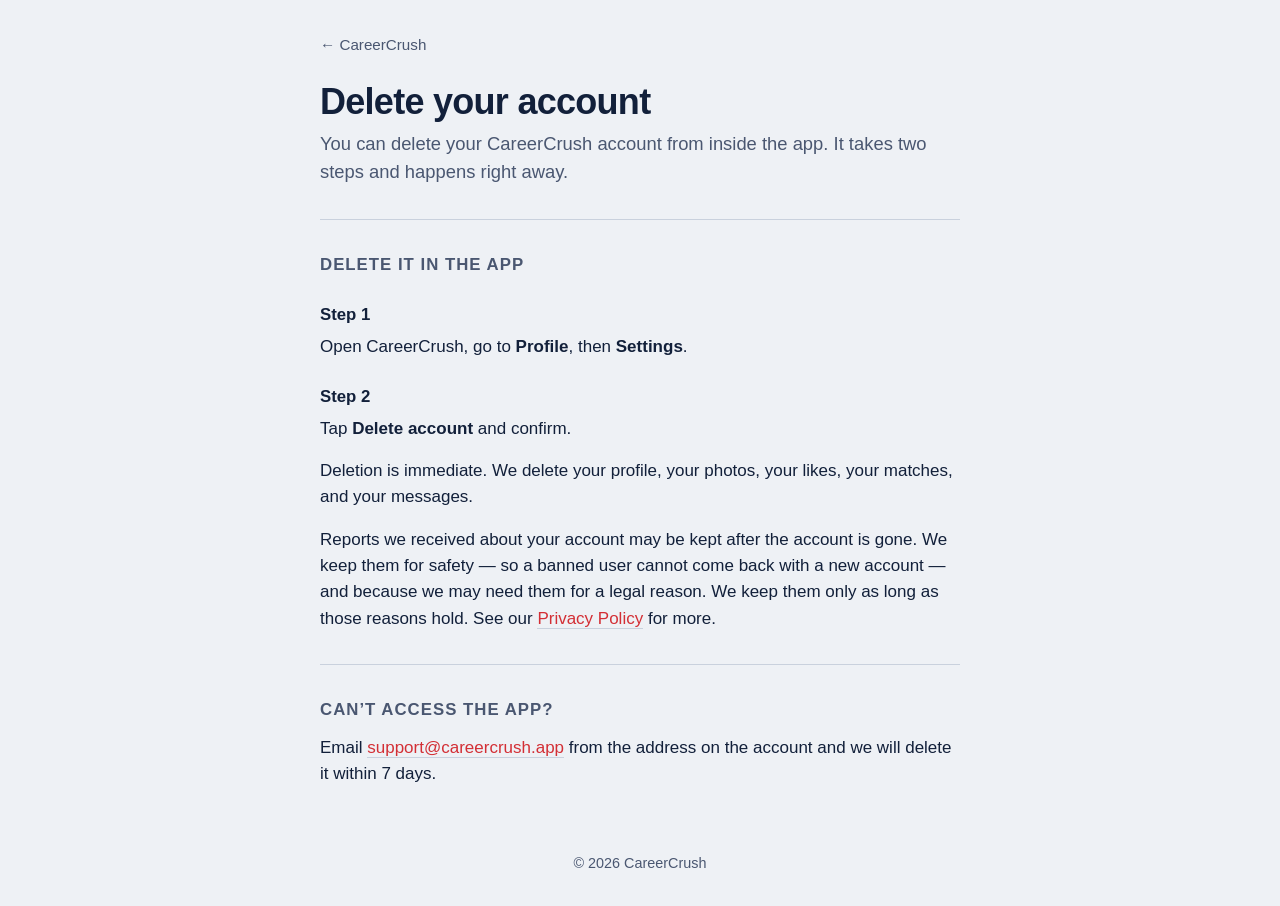
==== delete-account/index.html @ 489e23d7 "Add account deletion page Co-Authored-By: Claude Opus 5 (1M context) <noreply@anthropic.com> Claude-" ====
<!DOCTYPE html>
<html lang="en">
<head>
<meta charset="utf-8">
<meta name="viewport" content="width=device-width, initial-scale=1">
<title>Delete your account &middot; CareerCrush</title>
<meta name="description" content="How to delete your CareerCrush account and what gets removed.">
<link rel="stylesheet" href="/style.css">
</head>
<body>
<main class="wrap">
  <a class="back" href="/">&larr; CareerCrush</a>
  <h1>Delete your account</h1>

  <p class="lede">You can delete your CareerCrush account from inside the app. It takes two steps and happens right away.</p>

  <hr class="rule">

  <h2>Delete it in the app</h2>

  <h3>Step 1</h3>
  <p>Open CareerCrush, go to <strong>Profile</strong>, then <strong>Settings</strong>.</p>

  <h3>Step 2</h3>
  <p>Tap <strong>Delete account</strong> and confirm.</p>

  <p>Deletion is immediate. We delete your profile, your photos, your likes, your matches, and your messages.</p>
  <p>Reports we received about your account may be kept after the account is gone. We keep them for safety &mdash; so a banned user cannot come back with a new account &mdash; and because we may need them for a legal reason. We keep them only as long as those reasons hold. See our <a href="/privacy/">Privacy Policy</a> for more.</p>

  <hr class="rule">

  <h2>Can&rsquo;t access the app?</h2>
  <p>Email <a href="mailto:support@careercrush.app">support@careercrush.app</a> from the address on the account and we will delete it within 7 days.</p>
</main>
<footer>&copy; 2026 CareerCrush</footer>
</body>
</html>
---- style.css ----
:root {
  --ink: #12203A;
  --ink-soft: #4A5771;
  --bg: #EEF1F5;
  --surface: #FFFFFF;
  --line: #C9D1DD;
  --accent: #D32F35;
}

* {
  box-sizing: border-box;
}

html {
  -webkit-text-size-adjust: 100%;
}

body {
  margin: 0;
  padding: 2rem 1.25rem;
  min-height: 100vh;
  display: flex;
  flex-direction: column;
  font-family: -apple-system, BlinkMacSystemFont, "Segoe UI", Roboto, Helvetica, Arial, sans-serif;
  font-size: 17px;
  line-height: 1.55;
  color: var(--ink);
  background: var(--bg);
}

.wrap {
  width: 100%;
  max-width: 40rem;
  margin: 0 auto;
}

.center {
  flex: 1;
  display: flex;
  flex-direction: column;
  justify-content: center;
  text-align: center;
}

.card {
  background: var(--surface);
  border: 1px solid var(--line);
  border-radius: 10px;
  padding: 2rem;
}

h1 {
  margin: 0 0 0.5rem;
  font-size: 2.25rem;
  line-height: 1.15;
  letter-spacing: -0.02em;
  font-weight: 700;
}

h1 .dot {
  color: var(--accent);
}

h2 {
  margin: 2rem 0 0.75rem;
  font-size: 1.05rem;
  letter-spacing: 0.06em;
  text-transform: uppercase;
  color: var(--ink-soft);
  font-weight: 600;
}

h3 {
  margin: 1.5rem 0 0.35rem;
  font-size: 1.05rem;
  font-weight: 600;
}

p {
  margin: 0 0 1rem;
}

.lede {
  font-size: 1.15rem;
  color: var(--ink-soft);
  margin-bottom: 2rem;
}

.muted {
  color: var(--ink-soft);
}

.stamp {
  font-size: 0.9rem;
  margin: 0 0 1.5rem;
}

ul {
  margin: 0 0 1rem;
  padding-left: 1.25rem;
}

li {
  margin-bottom: 0.4rem;
}

a {
  color: var(--accent);
  text-decoration: none;
  border-bottom: 1px solid var(--line);
}

a:hover {
  border-bottom-color: var(--accent);
}

nav.links {
  display: flex;
  flex-wrap: wrap;
  gap: 1.5rem;
  justify-content: center;
}

nav.links a {
  border-bottom: none;
  color: var(--ink);
  font-weight: 500;
  padding-bottom: 2px;
  border-bottom: 2px solid transparent;
}

nav.links a:hover {
  border-bottom-color: var(--accent);
}

.btn {
  display: inline-block;
  margin: 0.5rem 0 0;
  padding: 0.75rem 1.5rem;
  border: 1px solid var(--accent);
  border-radius: 8px;
  background: var(--accent);
  color: #fff;
  font-size: 1rem;
  font-weight: 600;
  text-decoration: none;
}

.btn:hover {
  background: #B82429;
  border-color: #B82429;
}

.rule {
  border: 0;
  border-top: 1px solid var(--line);
  margin: 2rem 0;
}

.back {
  display: inline-block;
  margin-bottom: 1.5rem;
  font-size: 0.95rem;
  color: var(--ink-soft);
  border-bottom: none;
}

.back:hover {
  color: var(--accent);
}

footer {
  margin-top: 3rem;
  text-align: center;
  font-size: 0.9rem;
  color: var(--ink-soft);
}
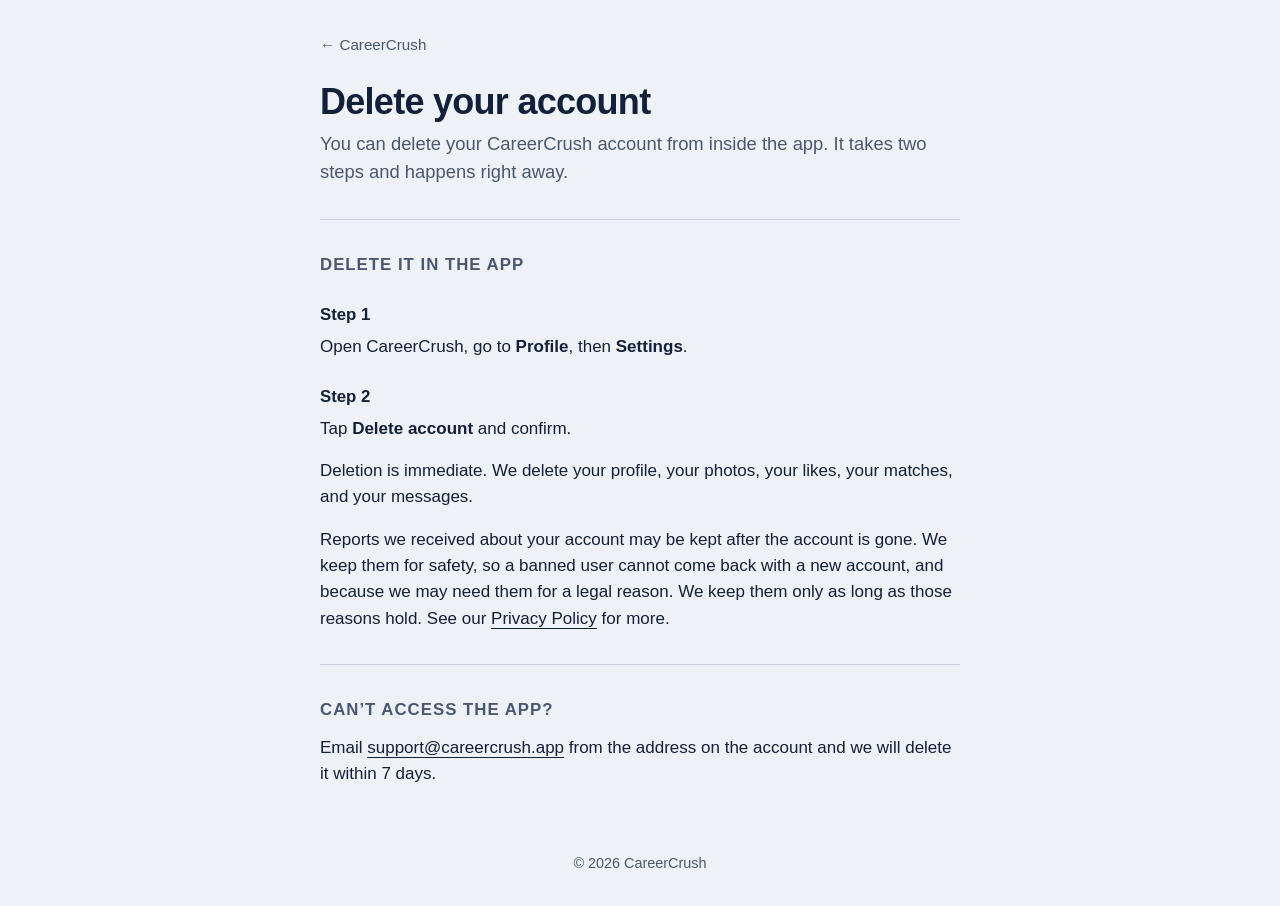
==== commit 45e76a7b: "Align site colors and copy with design rules Text links are navy with a navy underline, and both Ope" ====
--- a/delete-account/index.html
+++ b/delete-account/index.html
@@ -25,7 +25,7 @@
   <p>Tap <strong>Delete account</strong> and confirm.</p>
 
   <p>Deletion is immediate. We delete your profile, your photos, your likes, your matches, and your messages.</p>
-  <p>Reports we received about your account may be kept after the account is gone. We keep them for safety &mdash; so a banned user cannot come back with a new account &mdash; and because we may need them for a legal reason. We keep them only as long as those reasons hold. See our <a href="/privacy/">Privacy Policy</a> for more.</p>
+  <p>Reports we received about your account may be kept after the account is gone. We keep them for safety, so a banned user cannot come back with a new account, and because we may need them for a legal reason. We keep them only as long as those reasons hold. See our <a href="/privacy/">Privacy Policy</a> for more.</p>
 
   <hr class="rule">
 
--- a/style.css
+++ b/style.css
@@ -105,13 +105,14 @@
 }
 
 a {
-  color: var(--accent);
+  color: var(--ink);
   text-decoration: none;
-  border-bottom: 1px solid var(--line);
+  border-bottom: 1px solid var(--ink);
 }
 
 a:hover {
-  border-bottom-color: var(--accent);
+  color: var(--ink-soft);
+  border-bottom-color: var(--ink-soft);
 }
 
 nav.links {
@@ -137,9 +138,9 @@
   display: inline-block;
   margin: 0.5rem 0 0;
   padding: 0.75rem 1.5rem;
-  border: 1px solid var(--accent);
+  border: 1px solid var(--ink);
   border-radius: 8px;
-  background: var(--accent);
+  background: var(--ink);
   color: #fff;
   font-size: 1rem;
   font-weight: 600;
@@ -147,8 +148,8 @@
 }
 
 .btn:hover {
-  background: #B82429;
-  border-color: #B82429;
+  background: #0B1728;
+  border-color: #0B1728;
 }
 
 .rule {
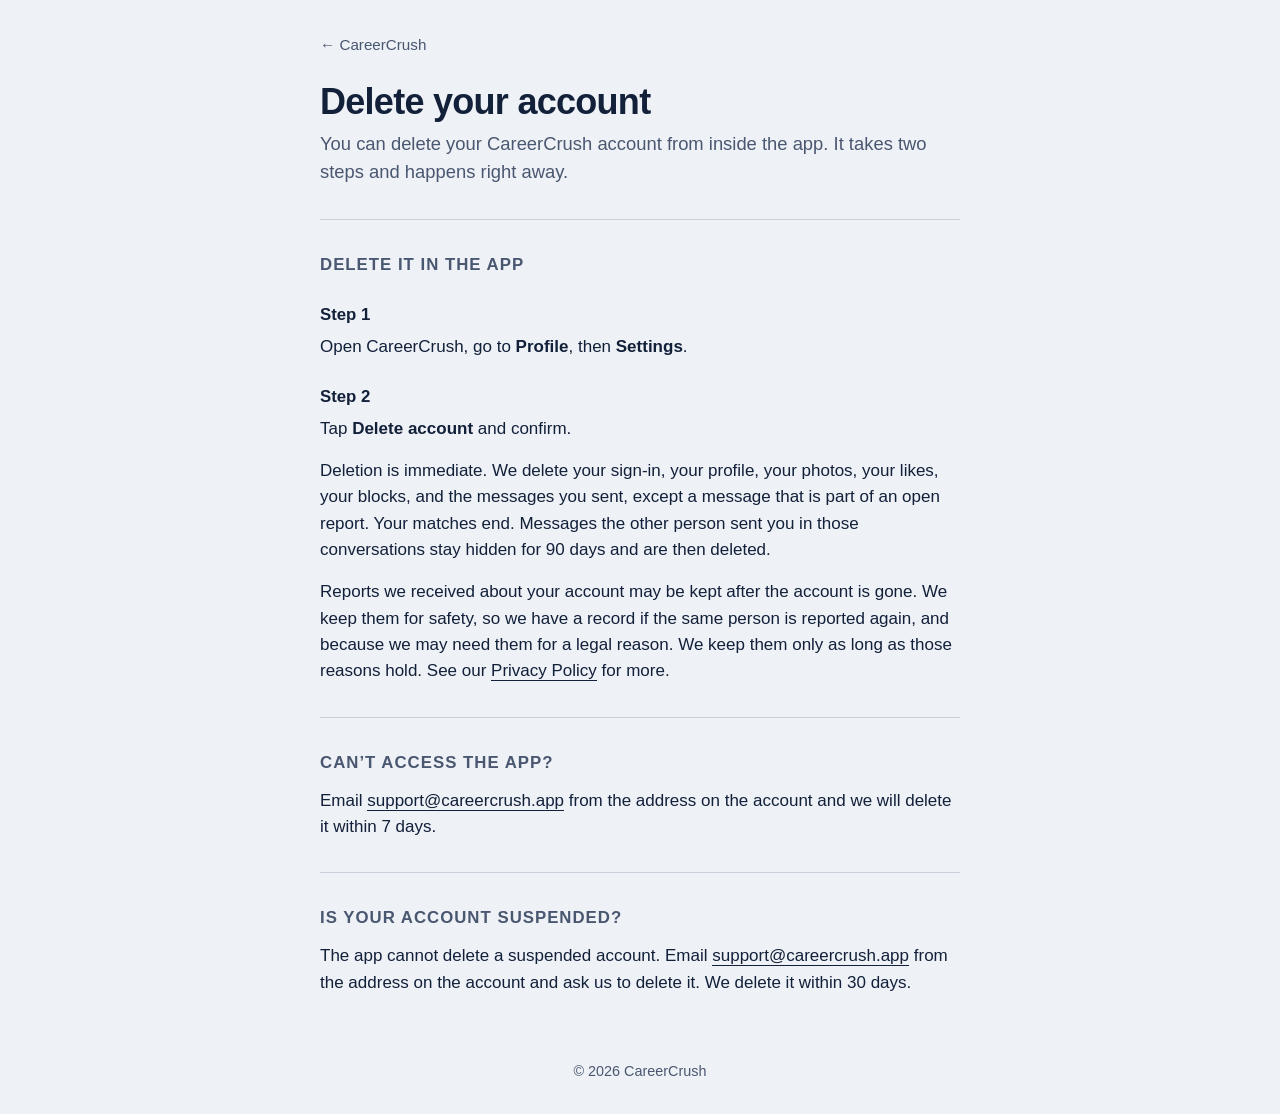
==== commit a843aa4c: "docs: support page states two-day replies, 24-hour report review, suspended deletion Support: replie" ====
--- a/delete-account/index.html
+++ b/delete-account/index.html
@@ -24,13 +24,18 @@
   <h3>Step 2</h3>
   <p>Tap <strong>Delete account</strong> and confirm.</p>
 
-  <p>Deletion is immediate. We delete your profile, your photos, your likes, your matches, and your messages.</p>
-  <p>Reports we received about your account may be kept after the account is gone. We keep them for safety, so a banned user cannot come back with a new account, and because we may need them for a legal reason. We keep them only as long as those reasons hold. See our <a href="/privacy/">Privacy Policy</a> for more.</p>
+  <p>Deletion is immediate. We delete your sign-in, your profile, your photos, your likes, your blocks, and the messages you sent, except a message that is part of an open report. Your matches end. Messages the other person sent you in those conversations stay hidden for 90 days and are then deleted.</p>
+  <p>Reports we received about your account may be kept after the account is gone. We keep them for safety, so we have a record if the same person is reported again, and because we may need them for a legal reason. We keep them only as long as those reasons hold. See our <a href="/privacy/">Privacy Policy</a> for more.</p>
 
   <hr class="rule">
 
   <h2>Can&rsquo;t access the app?</h2>
   <p>Email <a href="mailto:support@careercrush.app">support@careercrush.app</a> from the address on the account and we will delete it within 7 days.</p>
+
+  <hr class="rule">
+
+  <h2>Is your account suspended?</h2>
+  <p>The app cannot delete a suspended account. Email <a href="mailto:support@careercrush.app">support@careercrush.app</a> from the address on the account and ask us to delete it. We delete it within 30 days.</p>
 </main>
 <footer>&copy; 2026 CareerCrush</footer>
 </body>
--- a/style.css
+++ b/style.css
@@ -131,7 +131,7 @@
 }
 
 nav.links a:hover {
-  border-bottom-color: var(--accent);
+  border-bottom-color: var(--ink);
 }
 
 .btn {
@@ -167,7 +167,7 @@
 }
 
 .back:hover {
-  color: var(--accent);
+  color: var(--ink);
 }
 
 footer {
